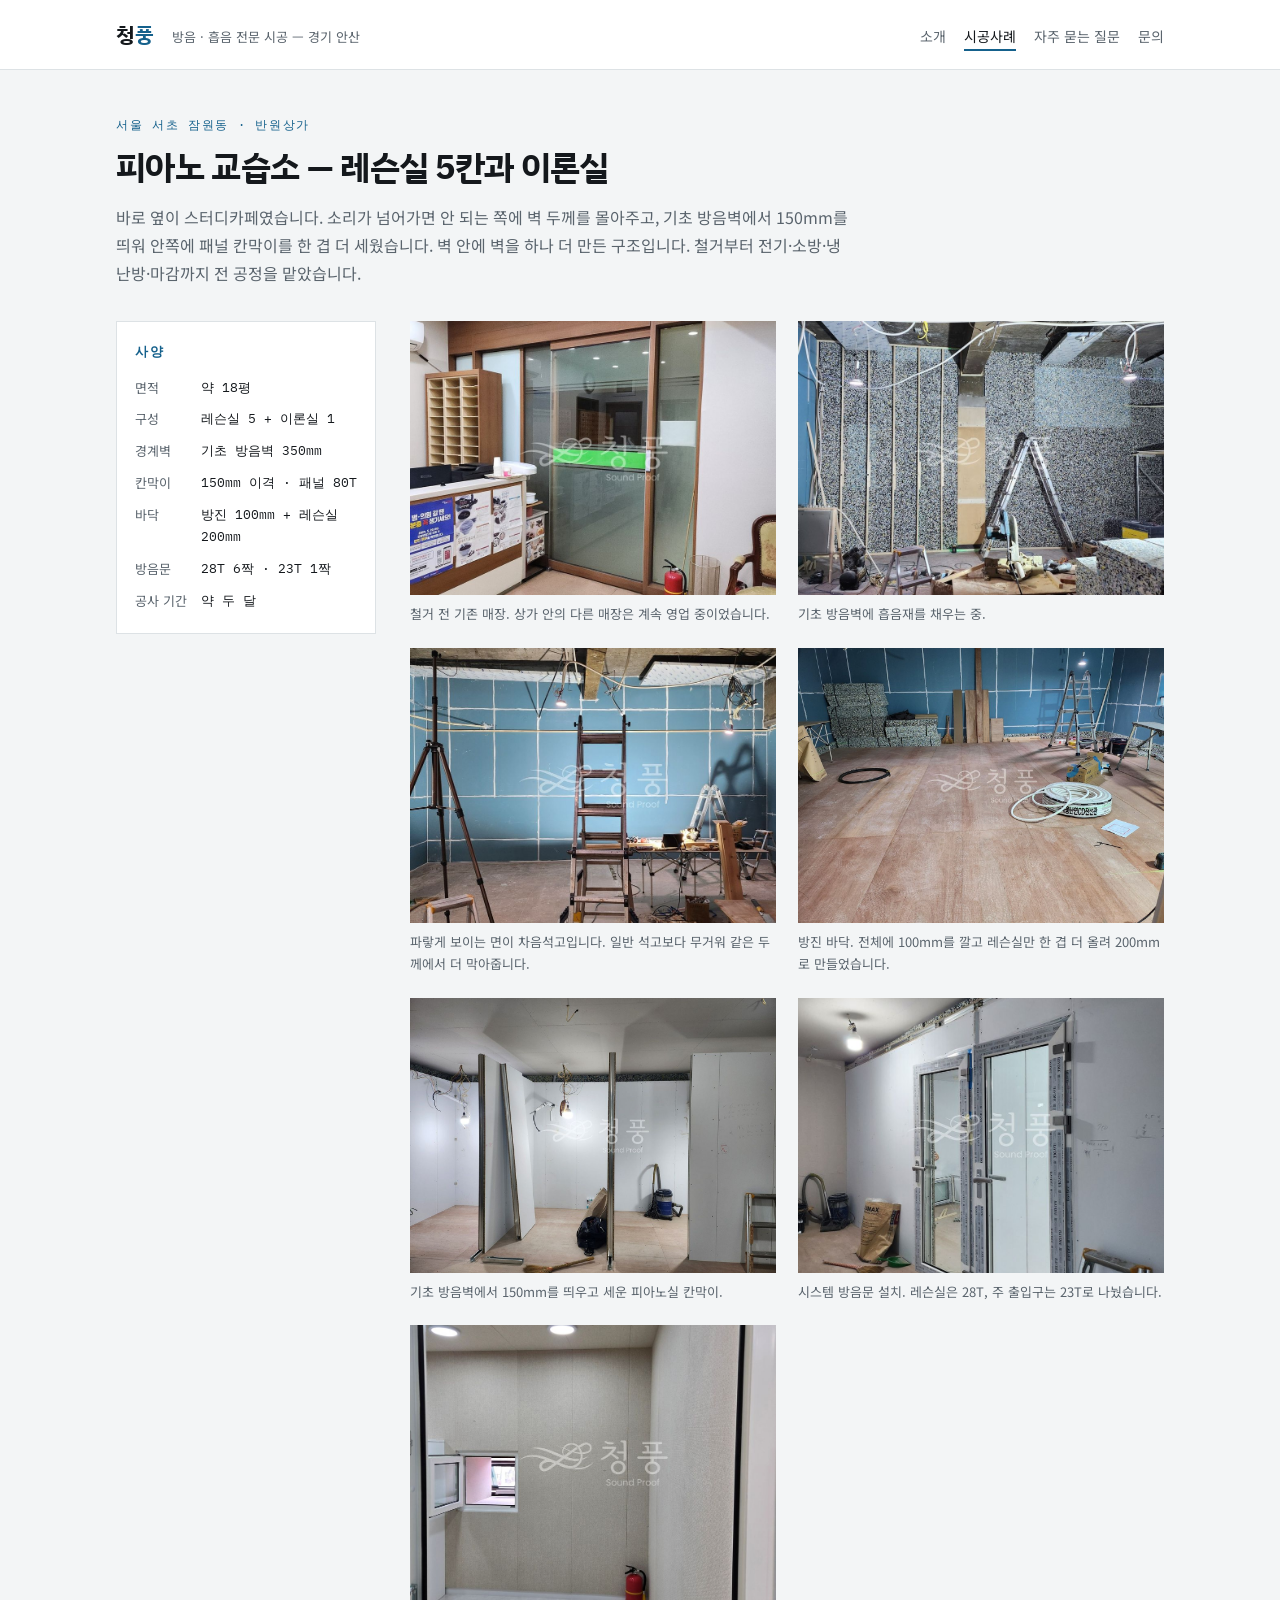
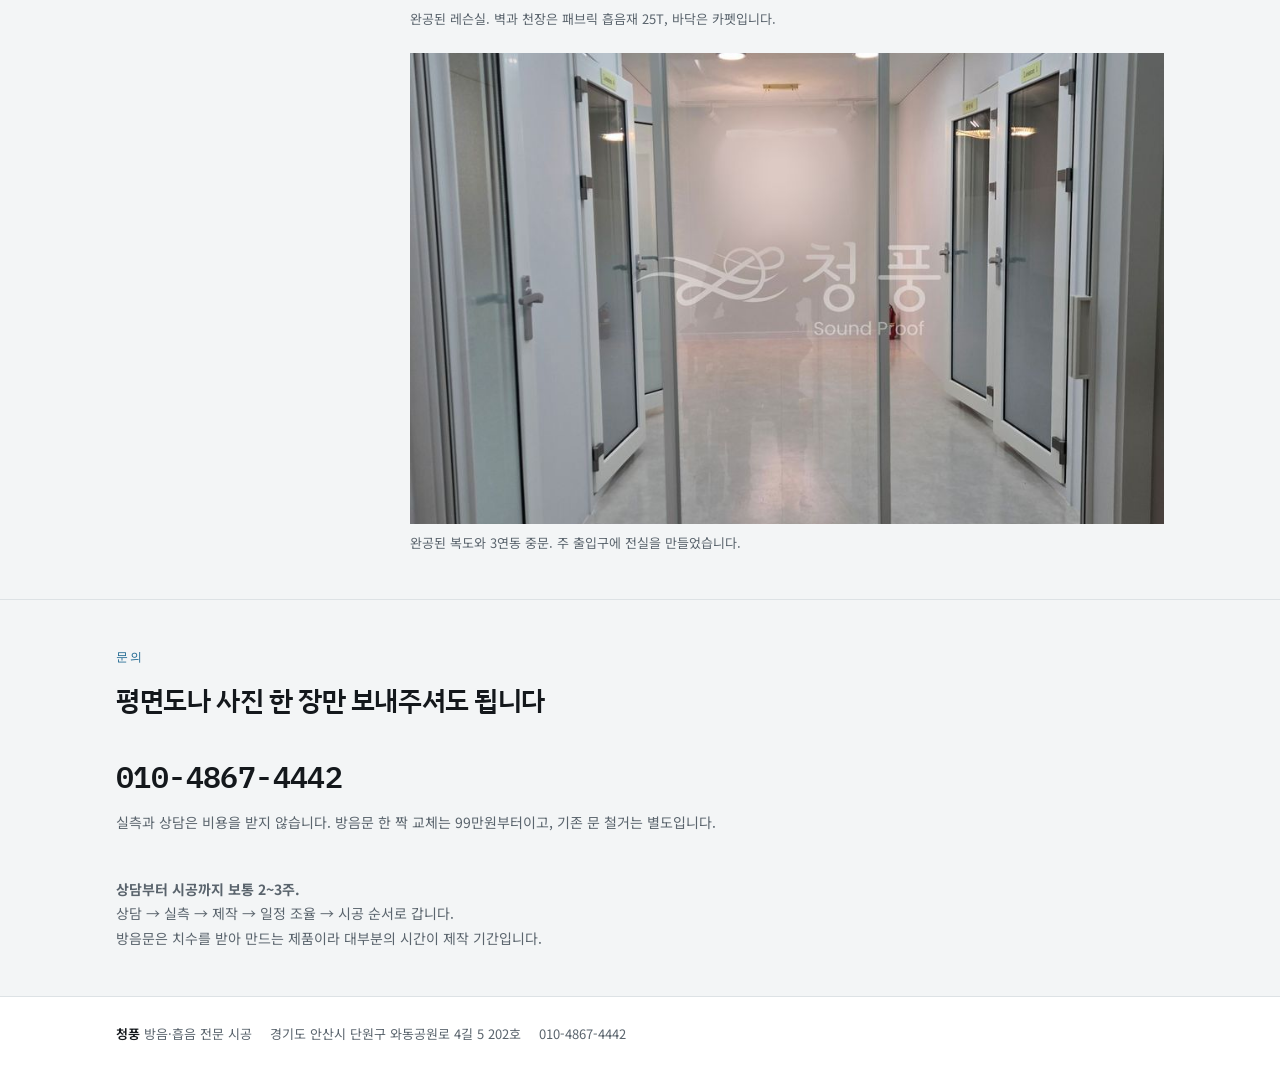
==== case-banwon.html @ 922a65ae "Add files via upload" ====
<!doctype html><html lang="ko"><head>
<meta charset="utf-8">
<meta name="viewport" content="width=device-width,initial-scale=1,viewport-fit=cover">
<meta name="claude:viewport-fit-sides" content="cover">
<title>잠원동 피아노 교습소 — 청풍 시공사례</title>
<link rel="canonical" href="https://chpoong.co.kr/case-banwon.html">
<meta property="og:type" content="website">
<meta property="og:site_name" content="청풍">
<meta property="og:locale" content="ko_KR">
<meta property="og:title" content="잠원동 피아노 교습소 — 청풍 시공사례">
<meta property="og:description" content="서울 서초구 잠원동 반원상가 피아노 교습소. 기초 방음벽 350mm와 150mm 이격 이중벽.">
<meta property="og:url" content="https://chpoong.co.kr/case-banwon.html">
<meta property="og:image" content="https://chpoong.co.kr/img/banwon-hero.jpg">
<meta name="twitter:card" content="summary_large_image">
<meta name="description" content="서울 서초구 잠원동 반원상가 피아노 교습소. 기초 방음벽 350mm와 150mm 이격 이중벽.">
<link rel="preconnect" href="https://fonts.googleapis.com">
<link rel="preconnect" href="https://fonts.gstatic.com" crossorigin>
<link rel="stylesheet" href="https://fonts.googleapis.com/css2?family=IBM+Plex+Mono:wght@400;600&family=IBM+Plex+Sans+KR:wght@400;600;700&family=Noto+Sans+KR:wght@400;500&display=swap">
<link rel="stylesheet" href="style.css">

</head><body>
<header class="site-head"><div class="wrap">
<a class="brand" href="index.html">청<span>풍</span></a>
<span class="tag">방음 · 흡음 전문 시공 — 경기 안산</span>
<nav class="nav"><a href="index.html">소개</a><a href="works.html" aria-current="page">시공사례</a><a href="faq.html">자주 묻는 질문</a><a href="#contact">문의</a></nav>
</div></header>
<div class="detail"><div class="wrap">
<p class="eyebrow">서울 서초 잠원동 · 반원상가</p>
<h1>피아노 교습소 — 레슨실 5칸과 이론실</h1>
<p class="lead">바로 옆이 스터디카페였습니다. 소리가 넘어가면 안 되는 쪽에 벽 두께를 몰아주고,
기초 방음벽에서 150mm를 띄워 안쪽에 패널 칸막이를 한 겹 더 세웠습니다.
벽 안에 벽을 하나 더 만든 구조입니다. 철거부터 전기·소방·냉난방·마감까지 전 공정을 맡았습니다.</p>
<div class="split">
<aside class="spec">
<h2>사양</h2>
<dl>
<dt>면적</dt><dd>약 18평</dd>
<dt>구성</dt><dd>레슨실 5 + 이론실 1</dd>
<dt>경계벽</dt><dd>기초 방음벽 350mm</dd>
<dt>칸막이</dt><dd>150mm 이격 · 패널 80T</dd>
<dt>바닥</dt><dd>방진 100mm + 레슨실 200mm</dd>
<dt>방음문</dt><dd>28T 6짝 · 23T 1짝</dd>
<dt>공사 기간</dt><dd>약 두 달</dd>
</dl>
</aside>
<div class="shots"><figure><img src="img/banwon-before.jpg" alt="철거 전 기존 매장. 상가 안의 다른 매장은 계속 영업 중이었습니다." loading="lazy"><figcaption>철거 전 기존 매장. 상가 안의 다른 매장은 계속 영업 중이었습니다.</figcaption></figure><figure><img src="img/banwon-wool.jpg" alt="기초 방음벽에 흡음재를 채우는 중." loading="lazy"><figcaption>기초 방음벽에 흡음재를 채우는 중.</figcaption></figure><figure><img src="img/banwon-gypsum.jpg" alt="파랗게 보이는 면이 차음석고입니다. 일반 석고보다 무거워 같은 두께에서 더 막아줍니다." loading="lazy"><figcaption>파랗게 보이는 면이 차음석고입니다. 일반 석고보다 무거워 같은 두께에서 더 막아줍니다.</figcaption></figure><figure><img src="img/banwon-floor.jpg" alt="방진 바닥. 전체에 100mm를 깔고 레슨실만 한 겹 더 올려 200mm로 만들었습니다." loading="lazy"><figcaption>방진 바닥. 전체에 100mm를 깔고 레슨실만 한 겹 더 올려 200mm로 만들었습니다.</figcaption></figure><figure><img src="img/banwon-panel.jpg" alt="기초 방음벽에서 150mm를 띄우고 세운 피아노실 칸막이." loading="lazy"><figcaption>기초 방음벽에서 150mm를 띄우고 세운 피아노실 칸막이.</figcaption></figure><figure><img src="img/banwon-door.jpg" alt="시스템 방음문 설치. 레슨실은 28T, 주 출입구는 23T로 나눴습니다." loading="lazy"><figcaption>시스템 방음문 설치. 레슨실은 28T, 주 출입구는 23T로 나눴습니다.</figcaption></figure><figure><img src="img/banwon-room.jpg" alt="완공된 레슨실. 벽과 천장은 패브릭 흡음재 25T, 바닥은 카펫입니다." loading="lazy"><figcaption>완공된 레슨실. 벽과 천장은 패브릭 흡음재 25T, 바닥은 카펫입니다.</figcaption></figure><figure class="wide"><img src="img/banwon-hall.jpg" alt="완공된 복도와 3연동 중문. 주 출입구에 전실을 만들었습니다." loading="lazy"><figcaption>완공된 복도와 3연동 중문. 주 출입구에 전실을 만들었습니다.</figcaption></figure></div>
</div>
</div></div>
<section class="contact" id="contact"><div class="wrap">
<p class="eyebrow">문의</p>
<h2>평면도나 사진 한 장만 보내주셔도 됩니다</h2>
<div class="row">
<div><p class="tel">010-4867-4442</p>
<p class="note">실측과 상담은 비용을 받지 않습니다. 방음문 한 짝 교체는 99만원부터이고, 기존 문 철거는 별도입니다.</p></div>
<div><p class="note"><b>상담부터 시공까지 보통 2~3주.</b><br>
상담 → 실측 → 제작 → 일정 조율 → 시공 순서로 갑니다.<br>
방음문은 치수를 받아 만드는 제품이라 대부분의 시간이 제작 기간입니다.</p></div>
</div></div></section>
<footer><div class="wrap">
<span><b>청풍</b> 방음·흡음 전문 시공</span>
<span>경기도 안산시 단원구 와동공원로 4길 5 202호</span>
<span>010-4867-4442</span>
</div></footer>
</body></html>
---- style.css ----
/* 레이아웃: 왼쪽 사양 레일 + 오른쪽 사진. 숫자는 전부 모노스페이스(도면·견적서의 단위를 그대로) */
:root{
  --bg:#F3F5F6; --surface:#FFFFFF; --fg:#14181C; --muted:#5A646D;
  --line:#DDE2E5; --accent:#15618C; --fabric:#CFC9BE;
  --font-display:'IBM Plex Sans KR',system-ui,-apple-system,sans-serif;
  --font-body:'Noto Sans KR',system-ui,-apple-system,sans-serif;
  --font-data:'IBM Plex Mono',ui-monospace,SFMono-Regular,monospace;
}
@media (prefers-color-scheme:dark){:root:not([data-theme="light"]){
  --bg:#0F1317; --surface:#171C21; --fg:#E7EBEE; --muted:#9AA5AE;
  --line:#2A3137; --accent:#67B4DC; --fabric:#49443C; color-scheme:dark}}
:root[data-theme="dark"]{
  --bg:#0F1317; --surface:#171C21; --fg:#E7EBEE; --muted:#9AA5AE;
  --line:#2A3137; --accent:#67B4DC; --fabric:#49443C; color-scheme:dark}

*{box-sizing:border-box}
body{margin:0;background:var(--bg);color:var(--fg);
  font-family:var(--font-body);font-size:16px;line-height:1.75;
  -webkit-font-smoothing:antialiased}
.wrap{max-width:1080px;margin:0 auto;
  padding-left:max(16px,env(safe-area-inset-left,0px));
  padding-right:max(16px,env(safe-area-inset-right,0px))}
img{max-width:100%;display:block}
a{color:inherit}

/* 헤더 */
.site-head{border-bottom:1px solid var(--line);background:var(--surface)}
.site-head .wrap{display:flex;align-items:baseline;gap:18px;flex-wrap:wrap;padding-block:16px}
.brand{font-family:var(--font-display);font-weight:700;font-size:21px;letter-spacing:-.01em;
  text-decoration:none}
.brand span{color:var(--accent)}
.tag{font-size:13px;color:var(--muted)}
.nav{margin-left:auto;display:flex;gap:18px;font-size:14px}
.nav a{color:var(--muted);text-decoration:none;padding-block:2px}
.nav a:hover,.nav a[aria-current]{color:var(--fg);box-shadow:inset 0 -2px var(--accent)}

/* 히어로 */
.hero .wrap{padding-block:56px 44px;display:grid;gap:36px;
  grid-template-columns:minmax(0,1.05fr) minmax(0,1fr);align-items:center}
.hero h1{font-family:var(--font-display);font-weight:700;font-size:clamp(28px,4.4vw,42px);
  line-height:1.3;letter-spacing:-.02em;margin:0 0 18px;text-wrap:balance}
.hero p{margin:0;color:var(--muted);max-width:40em}
.hero figure{margin:0}
.hero img{border-radius:2px;aspect-ratio:3/4;object-fit:cover;max-width:100%}

/* 숫자 줄 */
.facts{display:flex;gap:28px;flex-wrap:wrap;margin-top:26px;padding-top:22px;
  border-top:1px solid var(--line)}
.facts div{min-width:0}
.facts b{display:block;font-family:var(--font-data);font-size:24px;font-weight:600;
  font-variant-numeric:tabular-nums;letter-spacing:-.02em}
.facts span{font-size:13px;color:var(--muted)}

/* 섹션 */
section{border-top:1px solid var(--line)}
section .wrap{padding-block:48px}
.eyebrow{font-family:var(--font-data);font-size:12px;letter-spacing:.14em;
  text-transform:uppercase;color:var(--accent);margin:0 0 10px}
h2{font-family:var(--font-display);font-weight:600;font-size:clamp(21px,2.6vw,27px);
  letter-spacing:-.015em;margin:0 0 26px;text-wrap:balance}
h3{font-family:var(--font-display);font-weight:600;font-size:17px;margin:0 0 6px;
  letter-spacing:-.01em}

/* 분야 */
.fields{display:grid;gap:1px;background:var(--line);border:1px solid var(--line)}
@media(min-width:720px){.fields{grid-template-columns:repeat(2,minmax(0,1fr))}}
.fields > div{background:var(--surface);padding:22px 20px}
.fields p{margin:0;font-size:14px;color:var(--muted)}

/* 사례 카드 */
.cases{display:grid;gap:26px}
@media(min-width:600px){.cases{grid-template-columns:repeat(2,minmax(0,1fr))}}
@media(min-width:900px){.cases{grid-template-columns:repeat(3,minmax(0,1fr))}}
.case{background:var(--surface);border:1px solid var(--line);min-width:0;
  text-decoration:none;display:flex;flex-direction:column}
.case img{aspect-ratio:4/5;object-fit:cover;width:100%}
.case .body{padding:16px 16px 18px}
.case .where{font-family:var(--font-data);font-size:11px;letter-spacing:.08em;
  text-transform:uppercase;color:var(--accent);margin:0 0 6px}
.case p{margin:4px 0 0;font-size:13.5px;color:var(--muted)}
.case ul{list-style:none;margin:12px 0 0;padding:0;display:flex;flex-wrap:wrap;gap:6px}
.case li{font-family:var(--font-data);font-size:11.5px;color:var(--muted);
  border:1px solid var(--line);padding:2px 7px;font-variant-numeric:tabular-nums}

/* 사양 레일 + 사진 (상세) */
.detail .wrap{padding-block:44px}
.detail h1{font-family:var(--font-display);font-weight:700;letter-spacing:-.02em;
  font-size:clamp(24px,3.6vw,34px);line-height:1.3;margin:0 0 14px;text-wrap:balance}
.lead{color:var(--muted);max-width:46em;margin:0}
.split{display:grid;gap:34px;margin-top:34px}
@media(min-width:860px){.split{grid-template-columns:260px minmax(0,1fr);align-items:start}}
.spec{background:var(--surface);border:1px solid var(--line);padding:18px 18px 20px;
  position:sticky;top:18px}
.spec h2{font-size:13px;font-family:var(--font-data);letter-spacing:.12em;
  text-transform:uppercase;color:var(--accent);margin:0 0 14px}
.spec dl{margin:0;display:grid;grid-template-columns:auto minmax(0,1fr);gap:9px 14px;
  font-size:13px}
.spec dt{color:var(--muted);white-space:nowrap}
.spec dd{margin:0;font-family:var(--font-data);font-variant-numeric:tabular-nums;
  word-break:keep-all}
.shots{display:grid;gap:22px;min-width:0}
@media(min-width:620px){.shots{grid-template-columns:repeat(2,minmax(0,1fr))}}
.shots figure{margin:0;min-width:0}
.shots img{width:100%;aspect-ratio:4/3;object-fit:cover}
.shots figcaption{font-size:13px;color:var(--muted);margin-top:8px}
.shots .wide{grid-column:1/-1}
.shots .wide img{aspect-ratio:16/10}

/* 연락 */
.contact .wrap{padding-block:46px}
.contact .row{display:flex;gap:34px;flex-wrap:wrap;align-items:flex-start}
.contact .row > div{min-width:0}
.tel{font-family:var(--font-data);font-size:clamp(22px,3.4vw,30px);font-weight:600;
  letter-spacing:-.02em;font-variant-numeric:tabular-nums;margin:0}
.note{font-size:14px;color:var(--muted);margin:8px 0 0}

/* 푸터 */
footer{border-top:1px solid var(--line);background:var(--surface)}
footer .wrap{padding-block:26px;font-size:13px;color:var(--muted);
  display:flex;gap:18px;flex-wrap:wrap}
footer b{font-weight:600;color:var(--fg)}

/* FAQ */
.faq-group{margin-top:38px}
.faq-group > h2{font-size:15px;font-family:var(--font-data);letter-spacing:.1em;
  text-transform:uppercase;color:var(--accent);margin:0 0 16px;
  padding-bottom:10px;border-bottom:1px solid var(--line)}
.qa{border-bottom:1px solid var(--line)}
.qa summary{cursor:pointer;list-style:none;padding:15px 30px 15px 0;position:relative;
  font-family:var(--font-display);font-weight:600;font-size:15.5px;letter-spacing:-.01em}
.qa summary::-webkit-details-marker{display:none}
.qa summary::after{content:"+";position:absolute;right:4px;top:13px;
  font-family:var(--font-data);font-size:19px;color:var(--accent);line-height:1}
.qa[open] summary::after{content:"2"}
.qa summary:focus-visible{outline:2px solid var(--accent);outline-offset:2px}
.qa p{margin:0 0 18px;color:var(--muted);font-size:14.5px;max-width:52em}

@media(max-width:719px){
  .hero .wrap{grid-template-columns:1fr;padding-block:36px 32px}
  .spec{position:static}
}
.note-box{margin-top:30px;padding:20px 22px;border:1px solid var(--line);
  border-left:3px solid var(--accent);background:var(--surface);border-radius:4px}
.note-box p{margin:0;color:var(--muted);font-size:.95rem;line-height:1.75}
.note-box b{color:var(--fg)}
@media (prefers-reduced-motion:reduce){*{animation:none!important;transition:none!important}}
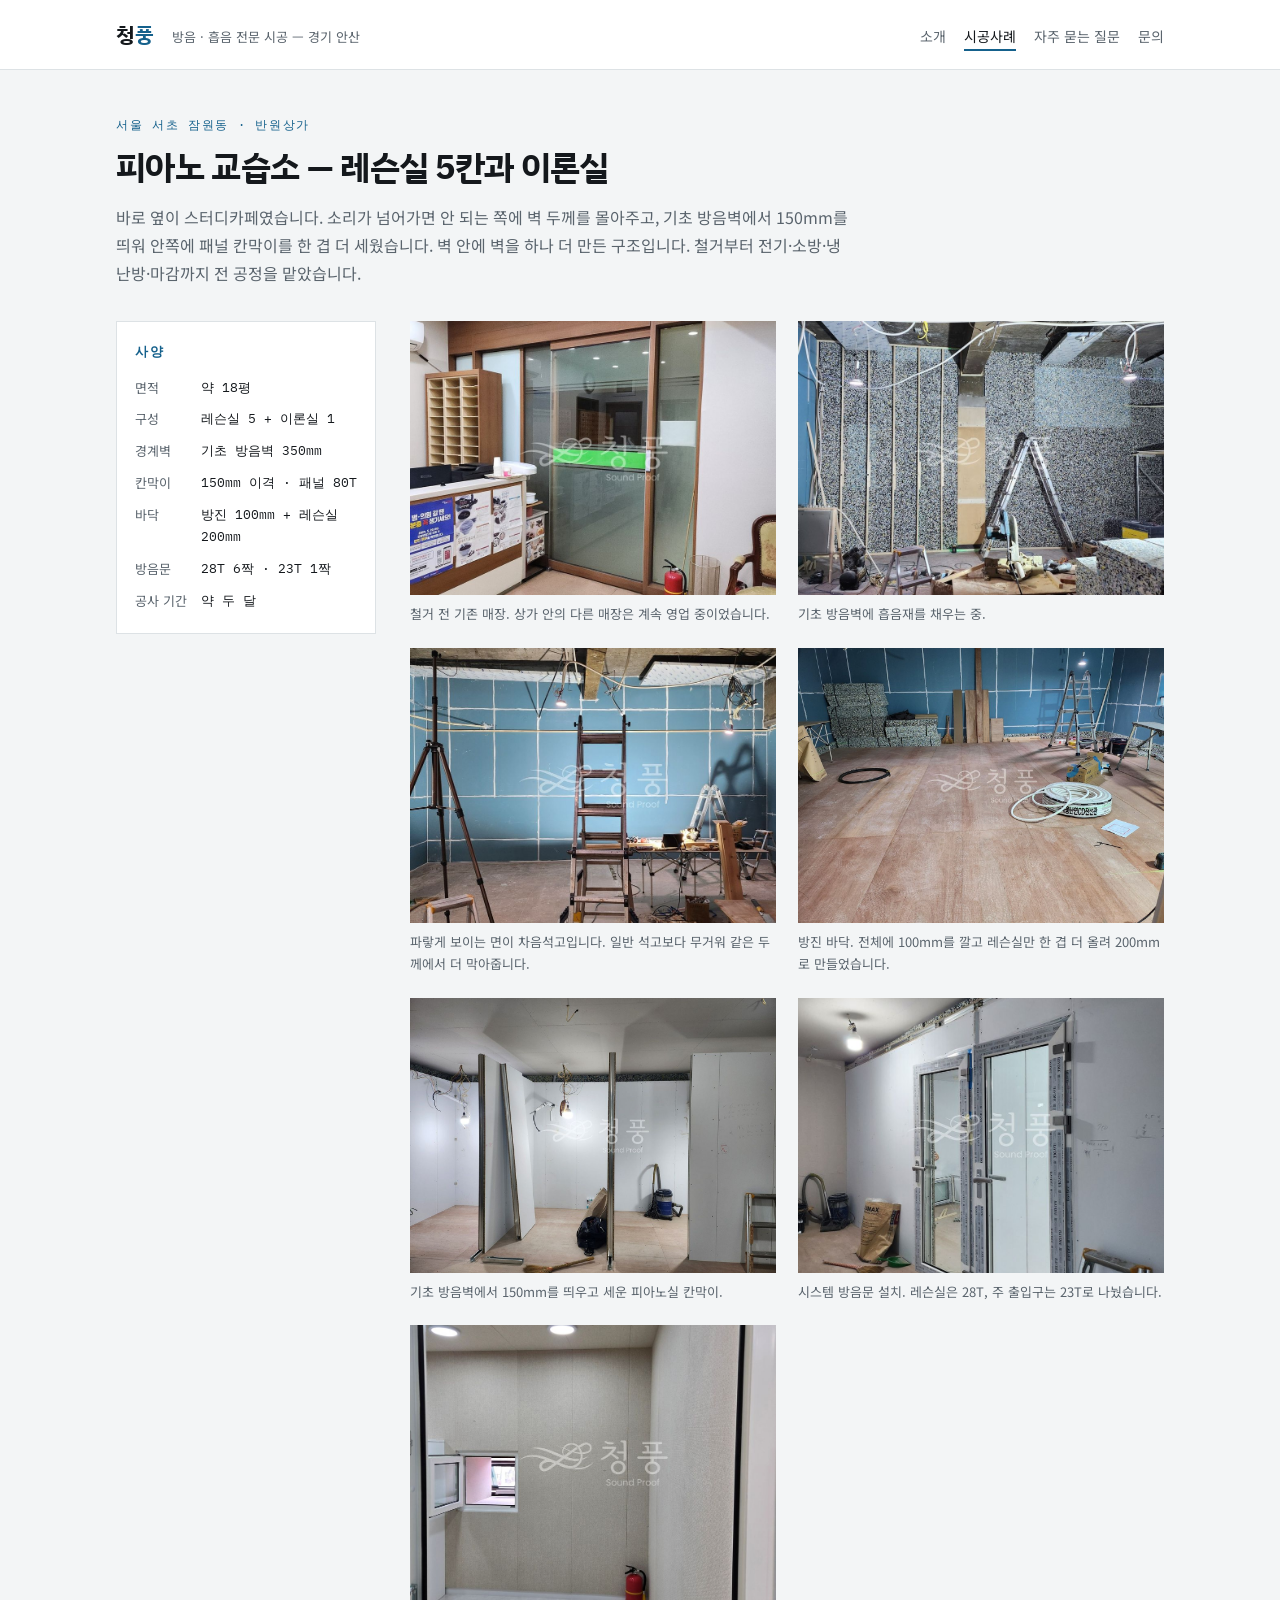
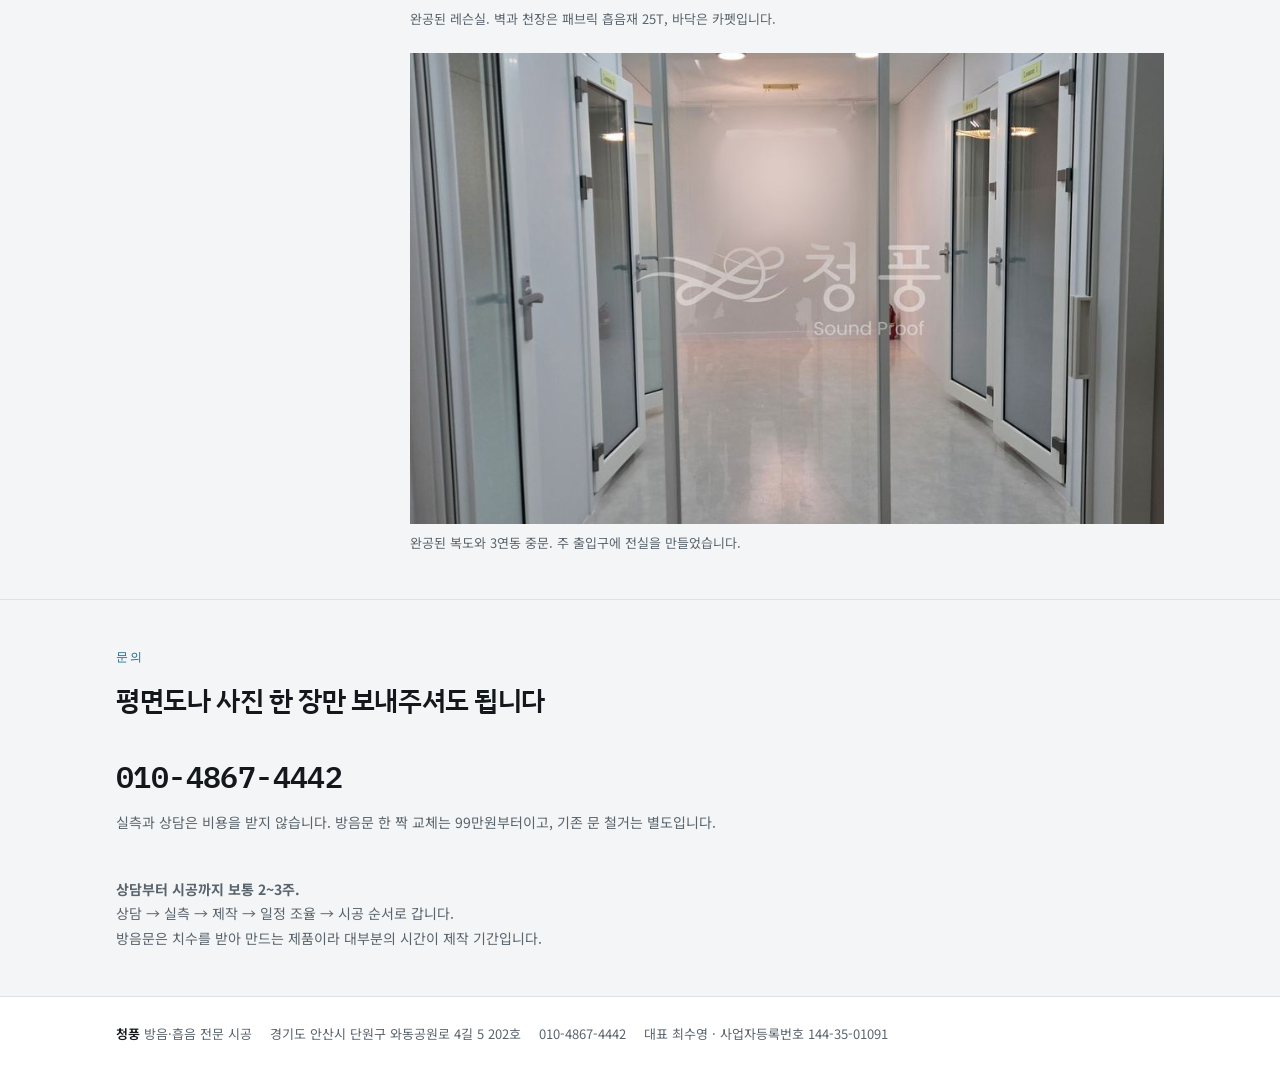
==== commit b874ddd8: "Add files via upload" ====
--- a/case-banwon.html
+++ b/case-banwon.html
@@ -60,5 +60,6 @@
 <span><b>청풍</b> 방음·흡음 전문 시공</span>
 <span>경기도 안산시 단원구 와동공원로 4길 5 202호</span>
 <span>010-4867-4442</span>
+<span>대표 최수영 · 사업자등록번호 144-35-01091</span>
 </div></footer>
 </body></html>
